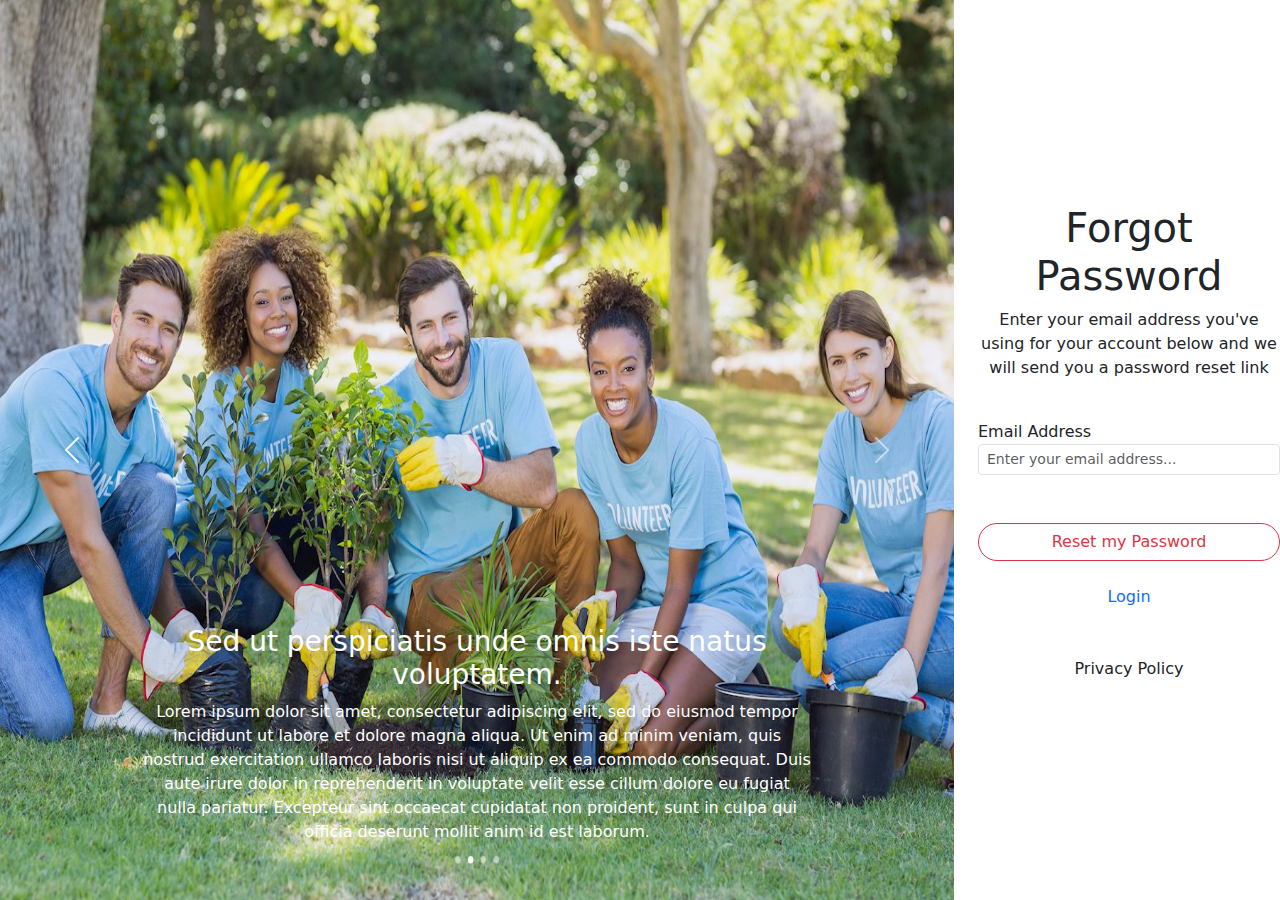
==== HTML/forgotPassword.html @ 94963a2c "first commit" ====
<!DOCTYPE html>
<html>

<head>
    <title>Forgot Password</title>

    <link rel="stylesheet" type="text/css" href="css/bootstrap.min.css">
    <link rel="stylesheet" type="text/css" href="css/style.css">
    <meta name="viewport" content="width=device-width, initial-scale=1" shrink-to-fit="no">

</head>

<body>
    <div class="container-fluid">
        <div class="row">
            <div class="col-md-9 col-sm-12">
                <div id="carouselExampleRide" class="carousel slide h-100" data-bs-ride="true">
                    <div class="carousel-inner">
                        <div class="carousel-item active">
                            <img src="img/Grow-Trees-On-the-path-to-environment-sustainability-login.png" class="img-fluid" alt="..." style="height: 100vh; width:100%; ">
                            <div class="carousel-caption justify-content-left">
                                <h3>Sed ut perspiciatis unde omnis iste natus voluptatem.</h3>
                                <p>Lorem ipsum dolor sit amet, consectetur adipiscing elit, sed do eiusmod tempor incididunt ut labore et dolore magna aliqua. Ut enim ad minim veniam, quis nostrud exercitation ullamco laboris nisi ut aliquip ex ea commodo
                                    consequat. Duis aute irure dolor in reprehenderit in voluptate velit esse cillum dolore eu fugiat nulla pariatur. Excepteur sint occaecat cupidatat non proident, sunt in culpa qui officia deserunt mollit anim id est
                                    laborum.
                                </p>
                            </div>
                        </div>
                        <div class="carousel-item">
                            <img src="img/Grow-Trees-On-the-path-to-environment-sustainability-login.png" class="img-fluid" alt="..." style="height: 100vh; width:100%; ">
                            <div class="carousel-caption justify-content-left">
                                <h3>Sed ut perspiciatis unde omnis iste natus voluptatem.</h3>
                                <p>Lorem ipsum dolor sit amet, consectetur adipiscing elit, sed do eiusmod tempor incididunt ut labore et dolore magna aliqua. Ut enim ad minim veniam, quis nostrud exercitation ullamco laboris nisi ut aliquip ex ea commodo
                                    consequat. Duis aute irure dolor in reprehenderit in voluptate velit esse cillum dolore eu fugiat nulla pariatur. Excepteur sint occaecat cupidatat non proident, sunt in culpa qui officia deserunt mollit anim id est
                                    laborum.
                                </p>
                            </div>
                        </div>
                        <div class="carousel-item">
                            <img src="img/Grow-Trees-On-the-path-to-environment-sustainability-login.png" class="img-fluid" alt="..." style="height: 100vh; width:100%; ">
                            <div class="carousel-caption justify-content-left">
                                <h3>Sed ut perspiciatis unde omnis iste natus voluptatem.</h3>
                                <p>Lorem ipsum dolor sit amet, consectetur adipiscing elit, sed do eiusmod tempor incididunt ut labore et dolore magna aliqua. Ut enim ad minim veniam, quis nostrud exercitation ullamco laboris nisi ut aliquip ex ea commodo
                                    consequat. Duis aute irure dolor in reprehenderit in voluptate velit esse cillum dolore eu fugiat nulla pariatur. Excepteur sint occaecat cupidatat non proident, sunt in culpa qui officia deserunt mollit anim id est
                                    laborum.
                                </p>
                            </div>
                        </div>
                    </div>
                    <button class="carousel-control-prev" type="button" data-bs-target="#carouselExampleRide" data-bs-slide="prev">
          <span class="carousel-control-prev-icon" aria-hidden="true"></span>
          <span class="visually-hidden">Previous</span>
        </button>
                    <button class="carousel-control-next" type="button" data-bs-target="#carouselExampleRide" data-bs-slide="next">
          <span class="carousel-control-next-icon" aria-hidden="true"></span>
          <span class="visually-hidden">Next</span>
        </button>
                </div>
            </div>
            <div class="col-md-3 col-sm-12 d-flex justify-content-center align-items-center pl-3 pr-5">
                <br>
                <form>
                    <h1 class="text-center">Forgot Password</h1>
                    <p class="text-center ">Enter your email address you've using for your account below and we will send you a password reset link</p>

                    <br>
                    <div class="form-group">
                        <label for="exampleInputEmail1"> Email Address </label>
                        <input type="email" class="form-control form-control-sm pl-5" id="exampleInputEmail1" aria-describedby="emailHelp" placeholder="Enter your email address...">
                    </div>
                    <br>

                    <br>
                    <button type="submit" class="btn btn-outline-danger w-100 rounded-pill"> Reset my Password </button>
                    <br>


                    <br>
                    <a href="#" class="text-decoration-none ">
                        <p class="text-center ">Login </p>
                    </a>
                    <a href="#" class="text-reset text-decoration-none">
                        <p class="text-center mt-5">
                            <label for="privacyPolicy">Privacy Policy </label></p>
                    </a>
                </form>

            </div>
        </div>
    </div>
    <script src="https://cdn.jsdelivr.net/npm/bootstrap@5.3.0-alpha1/dist/js/bootstrap.bundle.min.js" integrity="sha384-w76AqPfDkMBDXo30jS1Sgez6pr3x5MlQ1ZAGC+nuZB+EYdgRZgiwxhTBTkF7CXvN" crossorigin="anonymous"></script>
</body>

</html>
---- HTML/css/style.css ----
html {
    box-sizing: border-box;
    overflow-x: hidden;
}

.container-fluid {
    padding-right: calc(var(--bs-gutter-y) * .5);
    padding-left: calc(var(--bs-gutter-y) * .5);
    margin-right: 0;
    margin-left: 0;
    height: 100%;
}
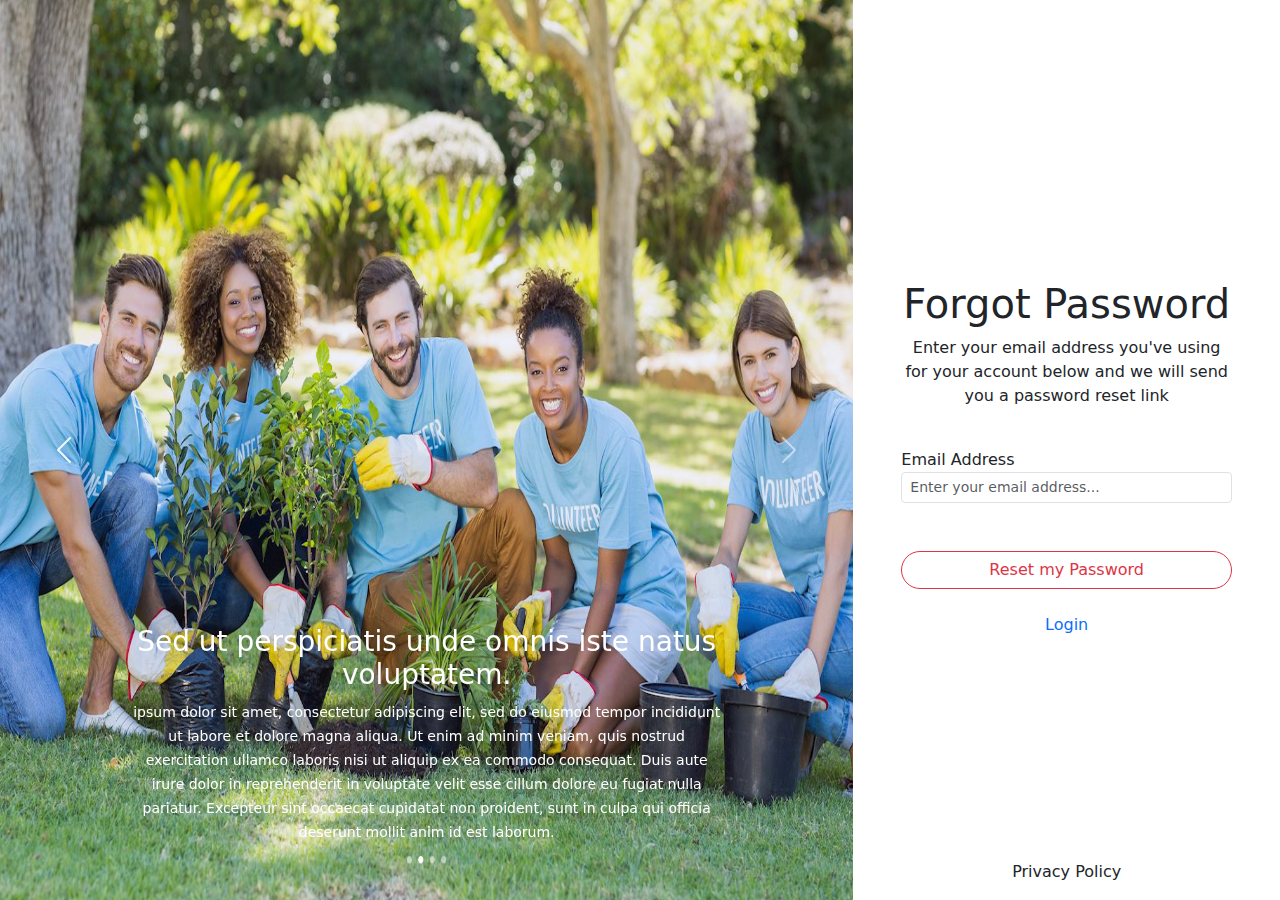
==== commit a7065eee: "Today's work MVC login and Forgot Password Page" ====
--- a/HTML/forgotPassword.html
+++ b/HTML/forgotPassword.html
@@ -6,89 +6,87 @@
 
     <link rel="stylesheet" type="text/css" href="css/bootstrap.min.css">
     <link rel="stylesheet" type="text/css" href="css/style.css">
+    <link rel="stylesheet" type="text/css" media="screen and (min-device-width:768px)" href="css/style.css">
     <meta name="viewport" content="width=device-width, initial-scale=1" shrink-to-fit="no">
 
 </head>
 
 <body>
-    <div class="container-fluid">
-        <div class="row">
-            <div class="col-md-9 col-sm-12">
-                <div id="carouselExampleRide" class="carousel slide h-100" data-bs-ride="true">
-                    <div class="carousel-inner">
-                        <div class="carousel-item active">
-                            <img src="img/Grow-Trees-On-the-path-to-environment-sustainability-login.png" class="img-fluid" alt="..." style="height: 100vh; width:100%; ">
-                            <div class="carousel-caption justify-content-left">
-                                <h3>Sed ut perspiciatis unde omnis iste natus voluptatem.</h3>
-                                <p>Lorem ipsum dolor sit amet, consectetur adipiscing elit, sed do eiusmod tempor incididunt ut labore et dolore magna aliqua. Ut enim ad minim veniam, quis nostrud exercitation ullamco laboris nisi ut aliquip ex ea commodo
-                                    consequat. Duis aute irure dolor in reprehenderit in voluptate velit esse cillum dolore eu fugiat nulla pariatur. Excepteur sint occaecat cupidatat non proident, sunt in culpa qui officia deserunt mollit anim id est
-                                    laborum.
-                                </p>
-                            </div>
-                        </div>
-                        <div class="carousel-item">
-                            <img src="img/Grow-Trees-On-the-path-to-environment-sustainability-login.png" class="img-fluid" alt="..." style="height: 100vh; width:100%; ">
-                            <div class="carousel-caption justify-content-left">
-                                <h3>Sed ut perspiciatis unde omnis iste natus voluptatem.</h3>
-                                <p>Lorem ipsum dolor sit amet, consectetur adipiscing elit, sed do eiusmod tempor incididunt ut labore et dolore magna aliqua. Ut enim ad minim veniam, quis nostrud exercitation ullamco laboris nisi ut aliquip ex ea commodo
-                                    consequat. Duis aute irure dolor in reprehenderit in voluptate velit esse cillum dolore eu fugiat nulla pariatur. Excepteur sint occaecat cupidatat non proident, sunt in culpa qui officia deserunt mollit anim id est
-                                    laborum.
-                                </p>
-                            </div>
-                        </div>
-                        <div class="carousel-item">
-                            <img src="img/Grow-Trees-On-the-path-to-environment-sustainability-login.png" class="img-fluid" alt="..." style="height: 100vh; width:100%; ">
-                            <div class="carousel-caption justify-content-left">
-                                <h3>Sed ut perspiciatis unde omnis iste natus voluptatem.</h3>
-                                <p>Lorem ipsum dolor sit amet, consectetur adipiscing elit, sed do eiusmod tempor incididunt ut labore et dolore magna aliqua. Ut enim ad minim veniam, quis nostrud exercitation ullamco laboris nisi ut aliquip ex ea commodo
-                                    consequat. Duis aute irure dolor in reprehenderit in voluptate velit esse cillum dolore eu fugiat nulla pariatur. Excepteur sint occaecat cupidatat non proident, sunt in culpa qui officia deserunt mollit anim id est
-                                    laborum.
-                                </p>
-                            </div>
+    <div class="row g-0">
+        <div class="col-md col-sm-12">
+            <div id="carouselExampleRide" class="carousel slide h-100" data-bs-ride="true">
+                <div class="carousel-inner">
+                    <div class="carousel-item active">
+                        <img src="img/Grow-Trees-On-the-path-to-environment-sustainability-login.png" class="img-fluid abc" alt="...">
+                        <div class="carousel-caption d-none d-md-block">
+                            <h3>Sed ut perspiciatis unde omnis iste natus voluptatem.</h3>
+                            <p><small> ipsum dolor sit amet, consectetur adipiscing elit, sed do eiusmod tempor incididunt ut labore et dolore magna aliqua. Ut enim ad minim veniam, quis nostrud exercitation ullamco laboris nisi ut aliquip ex ea commodo consequat.
+                                Duis aute irure dolor in reprehenderit in voluptate velit esse cillum dolore eu fugiat nulla pariatur. Excepteur sint occaecat cupidatat non proident, sunt in culpa qui officia deserunt mollit anim id est laborum.
+                            </small></p>
                         </div>
                     </div>
-                    <button class="carousel-control-prev" type="button" data-bs-target="#carouselExampleRide" data-bs-slide="prev">
+                    <div class="carousel-item">
+                        <img src="img/Grow-Trees-On-the-path-to-environment-sustainability-login.png" class="img-fluid abc" alt="...">
+                        <div class="carousel-caption d-none d-md-block">
+                            <h3>Sed ut perspiciatis unde omnis iste natus voluptatem.</h3>
+                            <p><small>Lorem ipsum dolor sit amet, consectetur adipiscing elit, sed do eiusmod tempor incididunt ut labore et dolore magna aliqua. Ut enim ad minim veniam, quis nostrud exercitation ullamco laboris nisi ut aliquip ex ea commodo consequat.
+                                Duis aute irure dolor in reprehenderit in voluptate velit esse cillum dolore eu fugiat nulla pariatur. Excepteur sint occaecat cupidatat non proident, sunt in culpa qui officia deserunt mollit anim id est laborum.
+                            </small></p>
+                        </div>
+                    </div>
+                    <div class="carousel-item">
+                        <img src="img/Grow-Trees-On-the-path-to-environment-sustainability-login.png" class="img-fluid abc" alt="...">
+                        <div class="carousel-caption d-none d-md-block">
+                            <h3>Sed ut perspiciatis unde omnis iste natus voluptatem.</h3>
+                            <p><small>Lorem ipsum dolor sit amet, consectetur adipiscing elit, sed do eiusmod tempor incididunt ut labore et dolore magna aliqua. Ut enim ad minim veniam, quis nostrud exercitation ullamco laboris nisi ut aliquip ex ea commodo consequat.
+                                Duis aute irure dolor in reprehenderit in voluptate velit esse cillum dolore eu fugiat nulla pariatur. Excepteur sint occaecat cupidatat non proident, sunt in culpa qui officia deserunt mollit anim id est laborum.
+                            </small></p>
+                        </div>
+                    </div>
+                </div>
+                <button class="carousel-control-prev" type="button" data-bs-target="#carouselExampleRide" data-bs-slide="prev">
           <span class="carousel-control-prev-icon" aria-hidden="true"></span>
           <span class="visually-hidden">Previous</span>
         </button>
-                    <button class="carousel-control-next" type="button" data-bs-target="#carouselExampleRide" data-bs-slide="next">
+                <button class="carousel-control-next" type="button" data-bs-target="#carouselExampleRide" data-bs-slide="next">
           <span class="carousel-control-next-icon" aria-hidden="true"></span>
           <span class="visually-hidden">Next</span>
         </button>
+            </div>
+        </div>
+        <div class="col-md-5 col-lg-4 d-flex flex-column justify-content:Space-between p-5 pb-0">
+            <br>
+            <form action="/HTML/reserPassword.html" class="mform">
+                <h1 class=" text-center ">Forgot Password</h1>
+                <p class="text-center ">Enter your email address you've using for your account below and we will send you a password reset link</p>
+
+                <br>
+                <div class="form-group ">
+                    <label for="exampleInputEmail1 "> Email Address </label>
+                    <input type="email " class="form-control form-control-sm pl-5 " id="exampleInputEmail1 " aria-describedby="emailHelp " placeholder="Enter your email address... ">
                 </div>
-            </div>
-            <div class="col-md-3 col-sm-12 d-flex justify-content-center align-items-center pl-3 pr-5">
                 <br>
-                <form>
-                    <h1 class="text-center">Forgot Password</h1>
-                    <p class="text-center ">Enter your email address you've using for your account below and we will send you a password reset link</p>
 
-                    <br>
-                    <div class="form-group">
-                        <label for="exampleInputEmail1"> Email Address </label>
-                        <input type="email" class="form-control form-control-sm pl-5" id="exampleInputEmail1" aria-describedby="emailHelp" placeholder="Enter your email address...">
-                    </div>
-                    <br>
-
-                    <br>
-                    <button type="submit" class="btn btn-outline-danger w-100 rounded-pill"> Reset my Password </button>
-                    <br>
+                <br>
+                <button type="submit " class="btn btn-outline-danger w-100 rounded-pill "> Reset my Password </button>
+                <br>
 
 
-                    <br>
-                    <a href="#" class="text-decoration-none ">
-                        <p class="text-center ">Login </p>
-                    </a>
-                    <a href="#" class="text-reset text-decoration-none">
-                        <p class="text-center mt-5">
-                            <label for="privacyPolicy">Privacy Policy </label></p>
-                    </a>
-                </form>
+                <br>
+                <a href="# " class="text-decoration-none ">
+                    <p class="text-center ">Login </p>
+                </a>
 
-            </div>
+            </form>
+            <a href="# " class="text-reset text-decoration-none ">
+                <p class="text-center  ">
+                    <label for="privacyPolicy ">Privacy Policy </label></p>
+            </a>
+
         </div>
     </div>
-    <script src="https://cdn.jsdelivr.net/npm/bootstrap@5.3.0-alpha1/dist/js/bootstrap.bundle.min.js" integrity="sha384-w76AqPfDkMBDXo30jS1Sgez6pr3x5MlQ1ZAGC+nuZB+EYdgRZgiwxhTBTkF7CXvN" crossorigin="anonymous"></script>
+
+    <script src="https://cdn.jsdelivr.net/npm/bootstrap@5.3.0-alpha1/dist/js/bootstrap.bundle.min.js " integrity="sha384-w76AqPfDkMBDXo30jS1Sgez6pr3x5MlQ1ZAGC+nuZB+EYdgRZgiwxhTBTkF7CXvN " crossorigin="anonymous "></script>
 </body>
 
 </html>--- a/HTML/css/style.css
+++ b/HTML/css/style.css
@@ -1,12 +1,20 @@
 html {
     box-sizing: border-box;
-    overflow-x: hidden;
 }
 
-.container-fluid {
-    padding-right: calc(var(--bs-gutter-y) * .5);
-    padding-left: calc(var(--bs-gutter-y) * .5);
-    margin-right: 0;
-    margin-left: 0;
-    height: 100%;
+@media screen and (min-device-width:768px) {
+    .abc {
+        height: 100vh;
+        width: 100%;
+    }
+    .mform {
+        margin-top: auto;
+        margin-bottom: auto;
+        max-height: 100vh;
+    }
+}
+
+.mform {
+    margin-top: auto;
+    margin-bottom: auto;
 }--- a/HTML/css/style.css
+++ b/HTML/css/style.css
@@ -1,12 +1,20 @@
 html {
     box-sizing: border-box;
-    overflow-x: hidden;
 }
 
-.container-fluid {
-    padding-right: calc(var(--bs-gutter-y) * .5);
-    padding-left: calc(var(--bs-gutter-y) * .5);
-    margin-right: 0;
-    margin-left: 0;
-    height: 100%;
+@media screen and (min-device-width:768px) {
+    .abc {
+        height: 100vh;
+        width: 100%;
+    }
+    .mform {
+        margin-top: auto;
+        margin-bottom: auto;
+        max-height: 100vh;
+    }
+}
+
+.mform {
+    margin-top: auto;
+    margin-bottom: auto;
 }